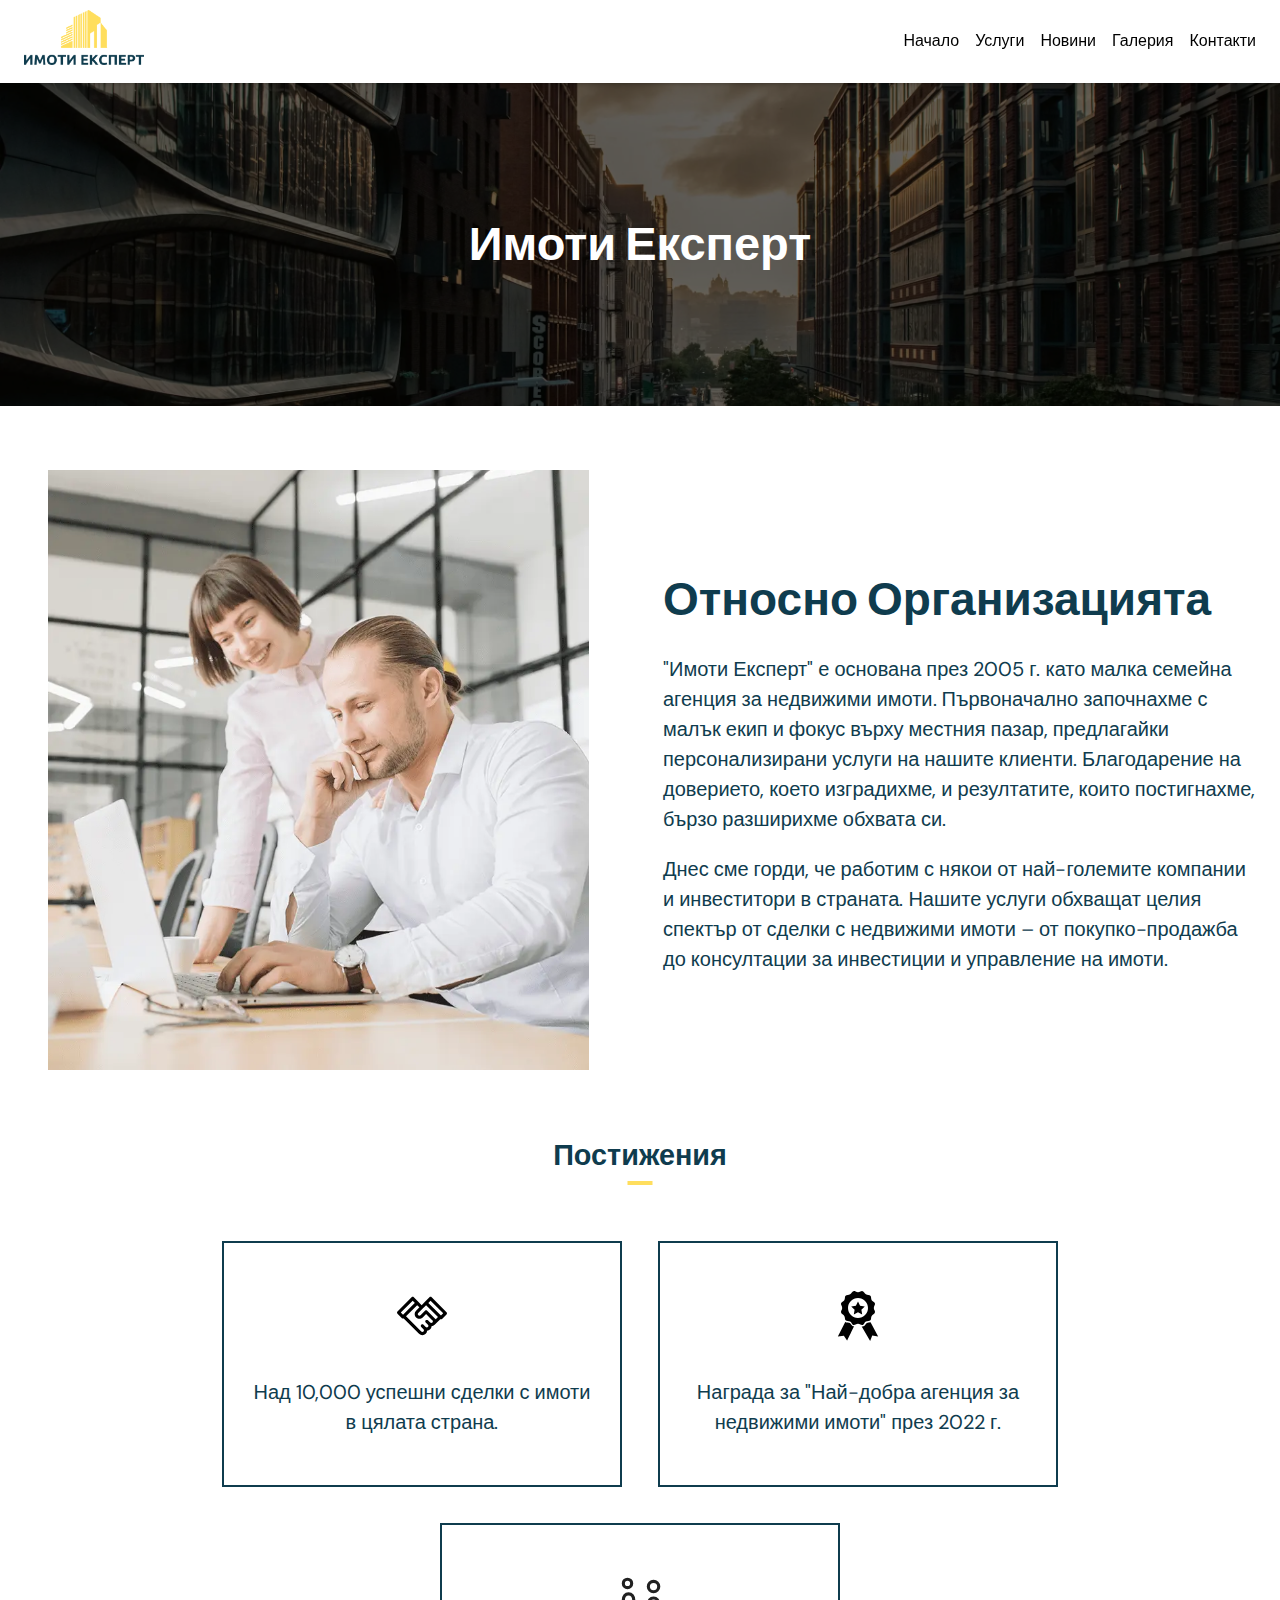
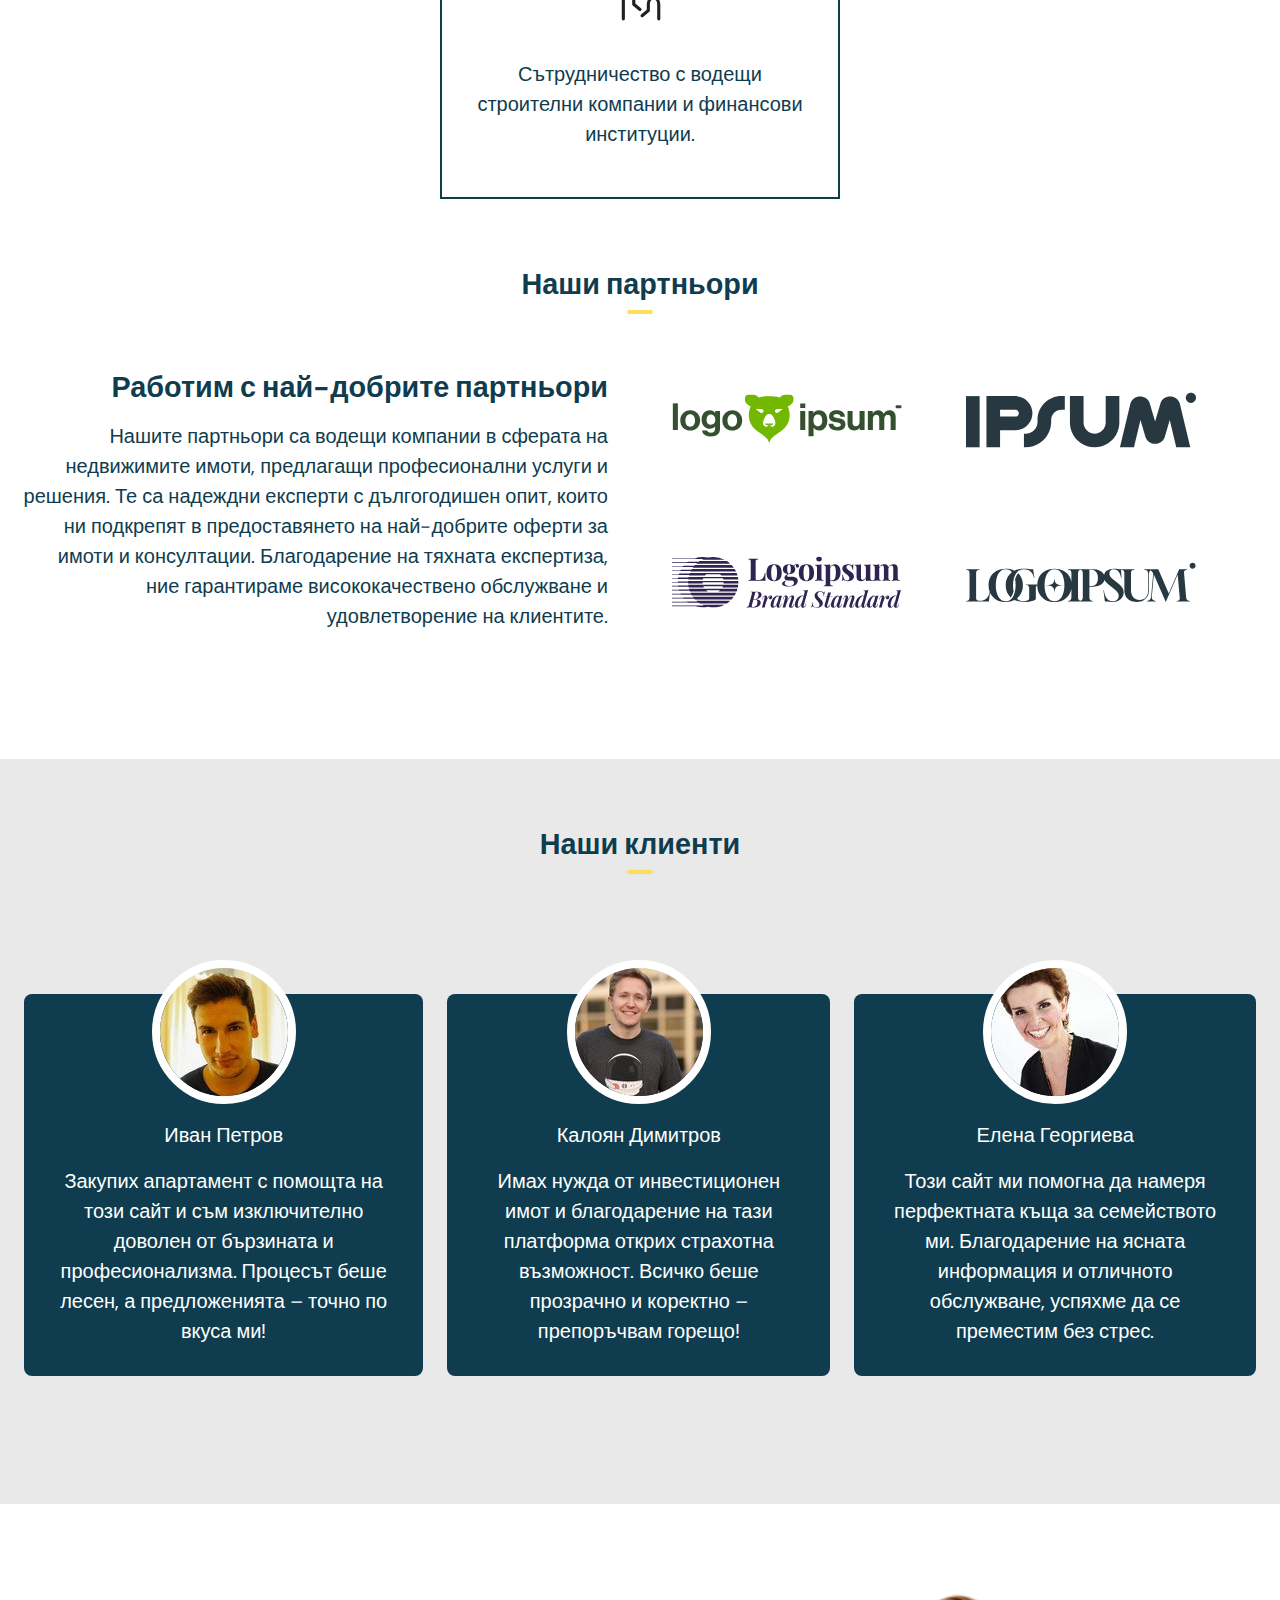
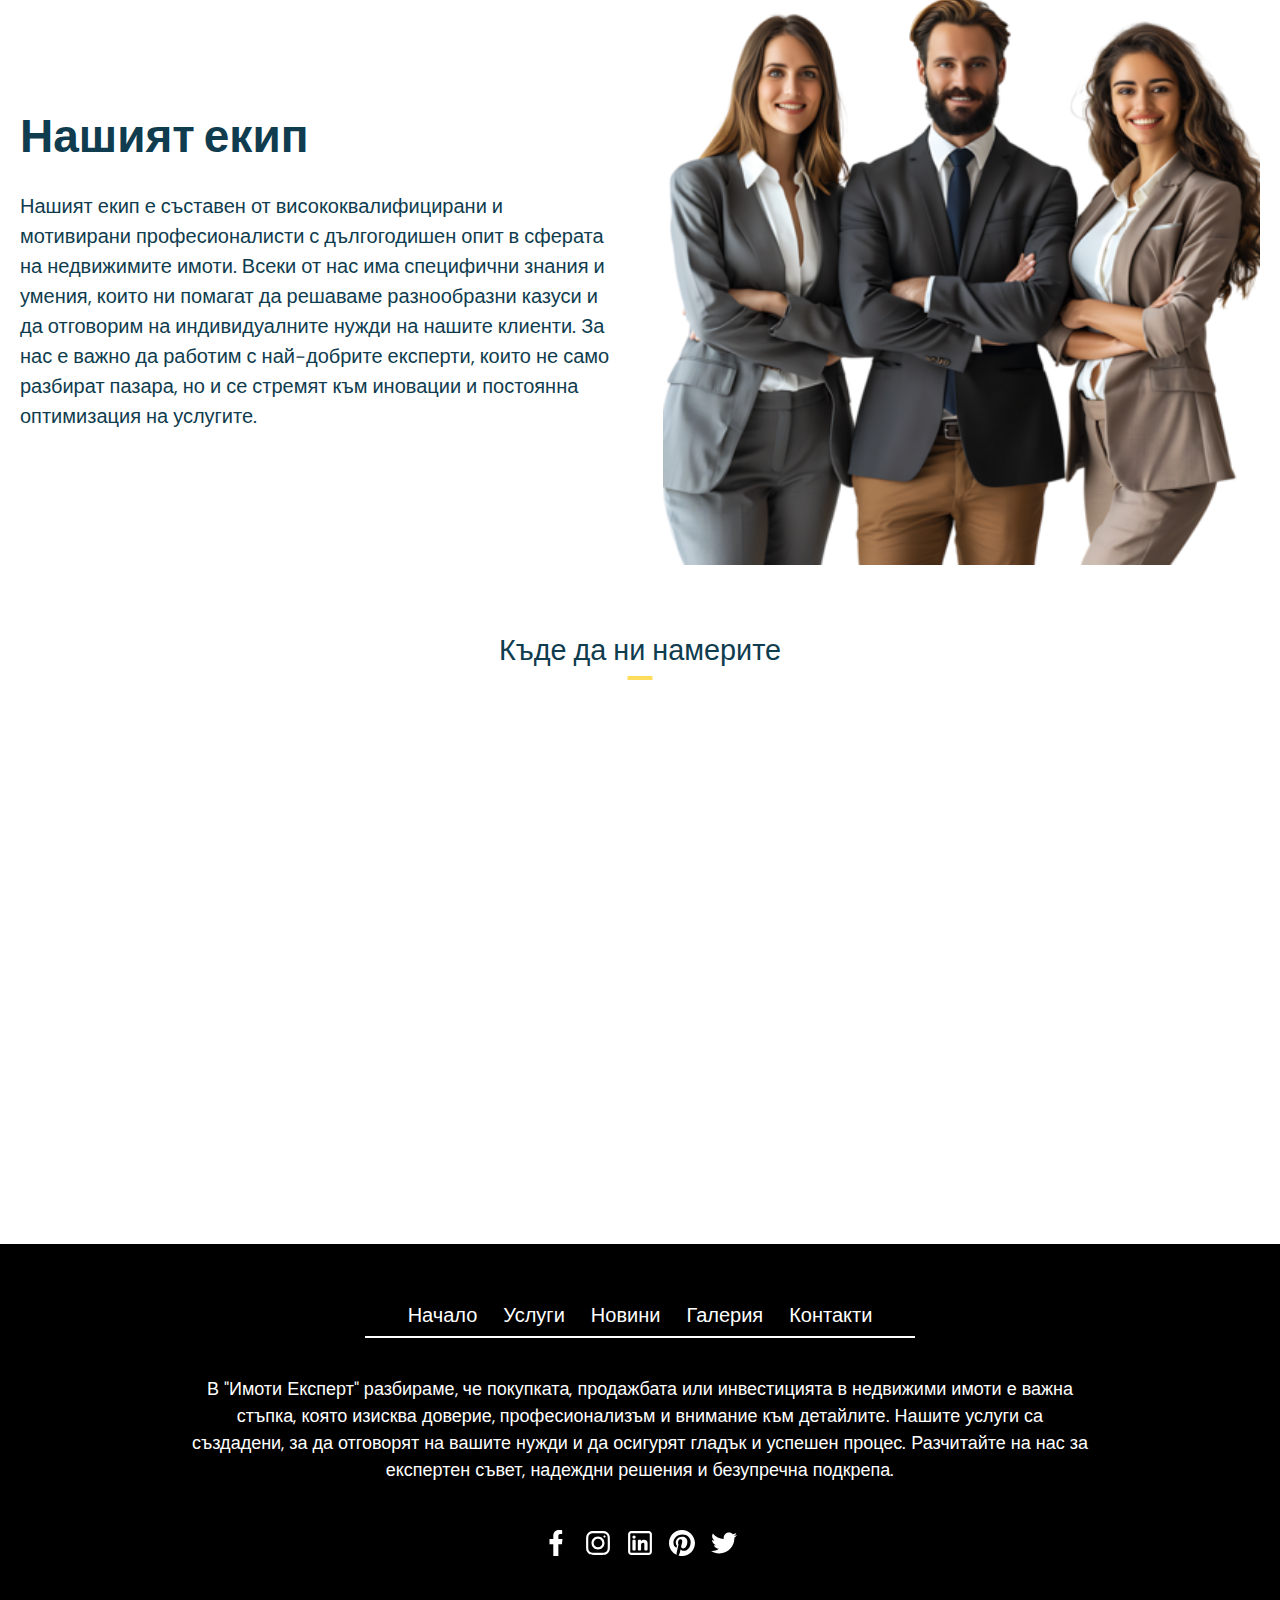
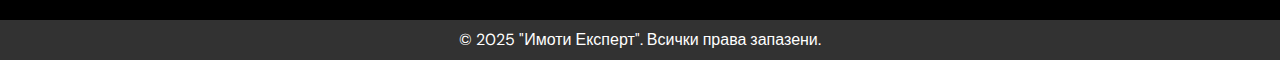
==== index.html @ 6786abe4 "init" ====
<!DOCTYPE html>
<html lang="bg">
<head>
    <meta charset="UTF-8">
    <meta name="viewport" content="width=device-width, initial-scale=1.0">
    <meta name="description" content="Имоти Експерт - Вашият партньор за покупка, наем и продажба на имоти">
    <meta name="keywords" content="недвижими имоти, продажба, наем, инвестиции">
    <title>Имоти Експерт | Начало</title>
    <link href="https://fonts.googleapis.com/css2?family=DM+Sans:ital,opsz,wght@0,9..40,100..1000;1,9..40,100..1000&display=swap" rel="stylesheet">
    <link rel="icon" type="image/x-icon" href="assets/favicon.ico">
    <link rel="stylesheet" href="styles/app.css">
    <link rel="stylesheet" href="styles/index.css">
</head>
<body>
<header class="header">
    <nav class="header__inner">
        <button class="header__logo">
            <a href="/index.html">
                <img src="assets/logo.png" alt="Имоти Експерт">
            </a>
        </button>

        <button class="header__menu-toggle" aria-label="Toggle Menu">
            ☰
        </button>

        <ul class="header__nav">
            <li><a href="index.html">Начало</a></li>
            <li><a href="services.html">Услуги</a></li>
            <li><a href="news.html">Новини</a></li>
            <li><a href="gallery.html">Галерия</a></li>
            <li><a href="contact.html">Контакти</a></li>
        </ul>
    </nav>
</header>

<main>
    <section class="hero-section">
        <img src="assets/temp/hero.webp" alt="Апартаменти">

        <h1>Имоти Експерт</h1>
    </section>

    <div class="divider"></div>

    <section class="about-section shell">
        <div class="section__inner">
            <img src="assets/temp/about-us.webp" alt="За организацията">

            <div class="section__content">
                <h2>Относно Организацията</h2>

                <p>"Имоти Експерт" е основана през 2005 г. като малка семейна агенция за недвижими имоти. Първоначално започнахме с малък екип и фокус върху местния пазар, предлагайки персонализирани услуги на нашите клиенти. Благодарение на доверието, което изградихме, и резултатите, които постигнахме, бързо разширихме обхвата си.</p>

                <p>Днес сме горди, че работим с някои от най-големите компании и инвеститори в страната. Нашите услуги обхващат целия спектър от сделки с недвижими имоти – от покупко-продажба до консултации за инвестиции и управление на имоти.</p>
            </div>
        </div>
    </section>

    <h2 class="text-divider">Постижения</h2>

    <section class="achievements-section shell">
        <div class="section__inner">
            <div class="section__entry">
                <img src="assets/icons/deal.svg" alt="Сделка">

                <p>Над 10,000 успешни сделки с имоти в цялата страна.</p>
            </div>

            <div class="section__entry">
                <img src="assets/icons/prize.svg" alt="Награди">

                <p>Награда за "Най-добра агенция за недвижими имоти" през 2022 г.</p>
            </div>

            <div class="section__entry">
                <img src="assets/icons/connection.svg" alt="Сътрудничество">

                <p>Сътрудничество с водещи строителни компании и финансови институции.</p>
            </div>
        </div>
    </section>

    <h2 class="text-divider">Наши партньори</h2>

    <section class="partners-section shell">
        <div class="section__inner">
            <div class="section__content">
                <h3>Работим с най-добрите партньори</h3>

                <p>Нашите партньори са водещи компании в сферата на недвижимите имоти, предлагащи професионални услуги и решения. Те са надеждни експерти с дългогодишен опит, които ни подкрепят в предоставянето на най-добрите оферти за имоти и консултации. Благодарение на тяхната експертиза, ние гарантираме висококачествено обслужване и удовлетворение на клиентите.</p>
            </div>

            <div class="section__partners">
                <img src="assets/temp/partner-1.svg" alt="Партньор 1">

                <img src="assets/temp/partner-2.svg" alt="Партньор 2">

                <img src="assets/temp/partner-3.svg" alt="Партньор 3">

                <img src="assets/temp/partner-4.svg" alt="Партньор 4">
            </div>
        </div>
    </section>

    <div class="divider divider--large"></div>

    <section class="clients-section">
        <h2 class="text-divider">Наши клиенти</h2>

        <div class="section__inner">
            <div class="section__client">
                <img src="assets/temp/client-1.jpg" alt="Иван Петров">

                <p>Иван Петров</p>

                <p>Закупих апартамент с помощта на този сайт и съм изключително доволен от бързината и професионализма. Процесът беше лесен, а предложенията – точно по вкуса ми!</p>
            </div>

            <div class="section__client">
                <img src="assets/temp/client-2.jpg" alt="Калоян Димитров">

                <p>Калоян Димитров</p>

                <p>Имах нужда от инвестиционен имот и благодарение на тази платформа открих страхотна възможност. Всичко беше прозрачно и коректно – препоръчвам горещо!</p>
            </div>

            <div class="section__client">
                <img src="assets/temp/client-3.jpg" alt="Елена Георгиева">

                <p>Елена Георгиева</p>

                <p>Този сайт ми помогна да намеря перфектната къща за семейството ми. Благодарение на ясната информация и отличното обслужване, успяхме да се преместим без стрес.</p>
            </div>
        </div>
    </section>

    <div class="divider"></div>

    <section class="about-section about-section--reversed shell">
        <div class="section__inner">
            <img src="assets/temp/team.webp" alt="екип от хора">

            <div class="section__content">
                <h2>Нашият екип</h2>

                <p>Нашият екип е съставен от висококвалифицирани и мотивирани професионалисти с дългогодишен опит в сферата на недвижимите имоти. Всеки от нас има специфични знания и умения, които ни помагат да решаваме разнообразни казуси и да отговорим на индивидуалните нужди на нашите клиенти. За нас е важно да работим с най-добрите експерти, които не само разбират пазара, но и се стремят към иновации и постоянна оптимизация на услугите.</p>
            </div>
        </div>
    </section>

    <div class="text-divider">Къде да ни намерите</div>

    <iframe class="map-section" loading="lazy" allowfullscreen src="https://www.google.com/maps/embed/v1/place?key=AIzaSyBFw0Qbyq9zTFTd-tUY6dZWTgaQzuU17R8&q=Sofia%20serduika&zoom=14&maptype=roadmap"></iframe>
</main>

<footer class="footer">
    <div class="footer__inner">
        <ul class="footer__nav">
            <li><a href="index.html">Начало</a></li>
            <li><a href="services.html">Услуги</a></li>
            <li><a href="news.html">Новини</a></li>
            <li><a href="gallery.html">Галерия</a></li>
            <li><a href="contact.html">Контакти</a></li>
        </ul>

        <p>В "Имоти Експерт" разбираме, че покупката, продажбата или инвестицията в недвижими имоти е важна стъпка, която изисква доверие, професионализъм и внимание към детайлите. Нашите услуги са създадени, за да отговорят на вашите нужди и да осигурят гладък и успешен процес. Разчитайте на нас за експертен съвет, надеждни решения и безупречна подкрепа.</p>

        <ul class="footer__socials">
            <li>
                <a href="#">
                    <img src="assets/icons/facebook.svg" alt="facebook">
                </a>
            </li>

            <li>
                <a href="#">
                    <img src="assets/icons/instagram.svg" alt="instagram">
                </a>
            </li>

            <li>
                <a href="#">
                    <img src="assets/icons/linkedin.svg" alt="linkedin">
                </a>
            </li>

            <li>
                <a href="#">
                    <img src="assets/icons/pinterest.svg" alt="pinterest">
                </a>
            </li>

            <li>
                <a href="#">
                    <img src="assets/icons/twitter.svg" alt="twitter">
                </a>
            </li>
        </ul>
    </div>

</footer>
    <div class="copyright">
        © 2025 "Имоти Експерт". Всички права запазени.
    </div>
<script src="js/main.js"></script>
</body>
</html>
---- styles/app.css ----
@import url('https://fonts.googleapis.com/css2?family=DM+Sans:ital,opsz,wght@0,9..40,100..1000;1,9..40,100..1000&display=swap');

:root {
    --i-font-sans-serif: 'DM Sans', -apple-system, BlinkMacSystemFont, 'Segoe UI', Roboto, Noto Sans, Ubuntu,
    Droid Sans, 'Helvetica Neue', sans-serif;

    --i-font-size: 20px;
    --i-line-height: 1.5;

    /* Цветове */
    --i-primary-color: #0f3c4e;
    --i-primary-lighter-color: #9fc3e7;
    --i-secondary-color: #ffde5d;
    --i-gray-color: rgba(211, 211, 211, 0.5);
}

*,
*:before,
*:after {
    margin: 0;
    padding: 0;
    outline: 0;
    box-sizing: border-box;
}

body {
    font-family: var(--i-font-sans-serif);
    font-size: var(--i-font-size);
    line-height: var(--i-line-height);
    background: #fff;
    -webkit-font-smoothing: antialiased;
    color: var(--i-primary-color);
    overflow-x: hidden;
}

button {
    background: none;
    color: inherit;
    border: none;
    padding: 0;
    font: inherit;
    cursor: pointer;
    outline: inherit;
}

ul {
    list-style-type: none;
}

a {
    text-decoration: none;
    color: var(--i-primary-color);
    transition: opacity 0.3s ease;
}

a:hover {
    opacity: 0.7;
}

/* Бутон */

.btn {
    padding: 8px 16px;
    background: white;
    color: var(--i-primary-color);
    border-radius: 16px;
    transition: background-color 0.3s ease, color 0.3s ease;
}

.btn:hover {
    background-color: var(--i-primary-color);
    color: white;
    opacity: 1;
}

/* Карта */

.map-section {
    margin: 0 auto;
    width: 100%;
    border: none;
    height: 500px;
    padding: 0;
}


/* Навигация */

.header {
    padding: 10px 24px;
    position: sticky;
    top: 0;
    background: white;
    z-index: 99;
    box-shadow: rgba(0, 0, 0, 0.15) 1.95px 1.95px 2.6px;
}

.header .header__inner {
    display: flex;
    align-items: center;
    max-width: 1440px;
    margin: 0 auto;
    justify-content: space-between;
}

.header .header__logo {
    width: 120px;
}

.header .header__logo img {
    max-width: 100%;
}

.header .header__menu-toggle {
    display: none;
    font-size: 24px;
    background: none;
    border: none;
    cursor: pointer;
}

.header .header__nav {
    display: flex;
    gap: 16px;
    font-size: 16px;
    list-style: none;
}

.header .header__nav li {
    list-style: none;
}

.header .header__nav a {
    text-decoration: none;
    color: black;
}

@media (max-width: 768px) {
    .header {
        padding: 8px 24px;
    }

    .header .header__menu-toggle {
        display: block;
    }

    .header .header__nav {
        display: none;
        flex-direction: column;
        gap: 10px;
        position: absolute;
        top: 100%;
        right: 10px;
        background: white;
        box-shadow: rgba(0, 0, 0, 0.15) 1.95px 1.95px 2.6px;
        padding: 10px;
        border-radius: 8px;
    }

    .header .header__nav.active {
        display: flex;
    }
}


/* Футър */

.footer {
    color: white;
    padding: 56px 20px;
    background: #000;
    text-align: center;
}

.footer a {
    color: white;
}

.footer .footer__inner {
    max-width: 1440px;
    margin: 0 auto;
    display: flex;
    flex-direction: column;
    gap: 46px;
}

.footer .footer__nav {
    display: flex;
    gap: 26px;
    justify-content: center;
    position: relative;
}

.footer .footer__nav:after {
    content: '';
    position: absolute;
    left: 50%;
    transform: translateX(-50%);
    bottom: -8px;
    width: 550px;
    height: 2px;
    background: white;
}

.footer p {
    max-width: 900px;
    margin: 0 auto;
    font-size: 18px;
}

.footer .footer__socials {
    display: flex;
    gap: 16px;
    justify-content: center;
}

.footer .footer__socials img {
    width: 26px;
}


/* Авторски права */

.copyright {
    background: #323232;
    text-align: center;
    padding: 8px;
    font-size: 16px;
    color: white;
}

/* Hero */

.hero-section {
    height: calc(45vh - 82px);
    width: 100%;
    display: flex;
    justify-content: center;
    align-items: center;
    position: relative;
    flex-direction: column;
}

.hero-section img {
    position: absolute;
    top: 0;
    left: 0;
    height: 100%;
    width: 100%;
    filter: brightness(0.4);
    object-fit: cover;
    z-index: -1;
}

.hero-section h1 {
    max-width: 500px;
    text-align: center;
    font-size: 47px;
    color: white;
}

.hero-section h2 {
    max-width: 500px;
    text-align: center;
    font-size: 24px;
    color: white;
}

/* Секция снимка и текст */

.content-with-image-section {
    padding: 64px 20px;
}

.content-with-image-section h2 {
    line-height: 1.1;
}

.content-with-image-section .section__inner {
    display: flex;
    gap: 62px;
    max-width: 1200px;
    margin: 0 auto;
    align-items: center;
}

.content-with-image-section .section__content {
    display: flex;
    flex-direction: column;
    gap: 16px;
}

.content-with-image-section img {
    border-radius: 99em;
}

.content-with-image-section.content-with-image-section--has-bg {
    background: var(--i-primary-color);
    color: white;
}


.content-with-image-section.content-with-image-section--is-reversed .section__inner {
    flex-direction: row-reverse;
}


/* Ordered list */

.ordered-list {
    max-width: 1340px;
    margin: 0 auto;
    padding: 0 40px;
}

.ordered-list li {
    padding-bottom: 24px;
}

.ordered-list li:last-of-type {
    padding-bottom: 0;
}


.ordered-list span {
    position: relative;
}

.ordered-list span:before {
    content: '';
    position: absolute;
    top: 10px;
    left: -16px;
    width: 8px;
    height: 8px;
    border-radius: 99em;
    background: var(--i-secondary-color);
}



/* Помощни класове */

.shell {
    max-width: 1440px;
    margin: 0 auto;
    padding: 0 20px;
}


.divider {
    height: 64px;
    width: 100%;
}

.divider.divider--large {
    height: 128px;
}


.text-divider {
    text-align: center;
    max-width: 1440px;
    font-size: clamp(24px, 1vw + 1rem, 32px);
    position: relative;
    margin: 64px auto;
}

.text-divider:after {
    content: '';
    position: absolute;
    top: calc(100% + 4px);
    left: 50%;
    transform: translateX(-50%);
    width: 25px;
    height: 4px;
    background: var(--i-secondary-color);
}

.text-divider.text-divider--has-bg {
    max-width: unset;
    padding: 46px;
    color: white;
    position: relative;
    margin: 72px 0;
}

.text-divider.text-divider--has-bg:after {
    content: '';
    position: absolute;
    width: 110%;
    height: 110%;
    top: 50%;
    left: 50%;
    transform: translate(-50%, -50%) rotate(1deg) skew(-1deg);
    background: var(--i-primary-color);
    z-index: -1;
    pointer-events: none;
}

.text-divider.text-divider--has-bg-alt {
    color: var(--i-primary-color);
}

.text-divider.text-divider--has-bg-alt:after {
    background: var(--i-gray-color);

}


.text-align-center {
    text-align: center;
}

/* Tablet breakpoint */

@media (max-width: 767px) {
    h2 {
        font-size: 22px;
        line-height: 1.3;
    }

    h4 {
        font-size: 18px;
        line-height: 1.2;
    }

    h5 {
        font-size: 16px;
        line-height: 1.2;
    }
}
---- styles/index.css ----
/* ------------------------------------------------------------ *\
	Начална страница
\* ------------------------------------------------------------ */

/* За организацията */

.about-section .section__inner {
    display: flex;
    gap: 46px;
}

.about-section h2 {
    font-size: 46px;
}

.about-section img {
    width: 50%;
    object-fit: contain;
    max-height: 600px;
}

.about-section .section__content {
    display: flex;
    gap: 20px;
    flex-direction: column;
    width: 50%;
    justify-content: center;
}

.about-section.about-section--reversed .section__inner {
    flex-direction: row-reverse;
}

/* Постижения */

.achievements-section .section__inner {
    display: flex;
    gap: 36px;
    flex-wrap: wrap;
    justify-content: center;
}

.achievements-section .section__entry {
    display: flex;
    gap: 36px;
    flex-direction: column;
    text-align: center;
    align-items: center;
    padding: 48px 24px;
    border: 2px solid var(--i-primary-color);
    max-width: 400px;
}

.achievements-section .section__entry img {
    width: 50px;
}


/* Партньори */

.partners-section .section__inner {
    display: flex;
    gap: 64px;
}

.partners-section .section__content {
    text-align: right;
    width: 50%;
}

.partners-section .section__partners {
    display: flex;
    width: 50%;
    gap: 64px;
    flex-wrap: wrap;
}

.partners-section img {
    width: calc(50% - 64px);
}

.partners-section .section__content h3 {
    font-size: clamp(24px, 1vw + 1rem, 40px);
    line-height: 1.2;
    margin-bottom: 16px;
}

/* Клиенти */

.clients-section {
    padding: 64px 24px 128px;
    background: var(--i-gray-color);
}

.clients-section h2 {
    margin-top: 0;
    margin-bottom: 128px;
}

.clients-section .section__inner {
    display: flex;
    gap: 24px;
    max-width: 1440px;
    margin: 0 auto;
}

.clients-section .section__client {
    background: var(--i-primary-color);
    border-radius: 8px;
    display: flex;
    align-items: center;
    justify-content: center;
    color: white;
    flex-direction: column;
    gap: 16px;
    text-align: center;
    padding: 30px;
}

.clients-section .section__client img {
    border: 8px solid white;
    border-radius: 99em;
    margin-top: -64px;
}
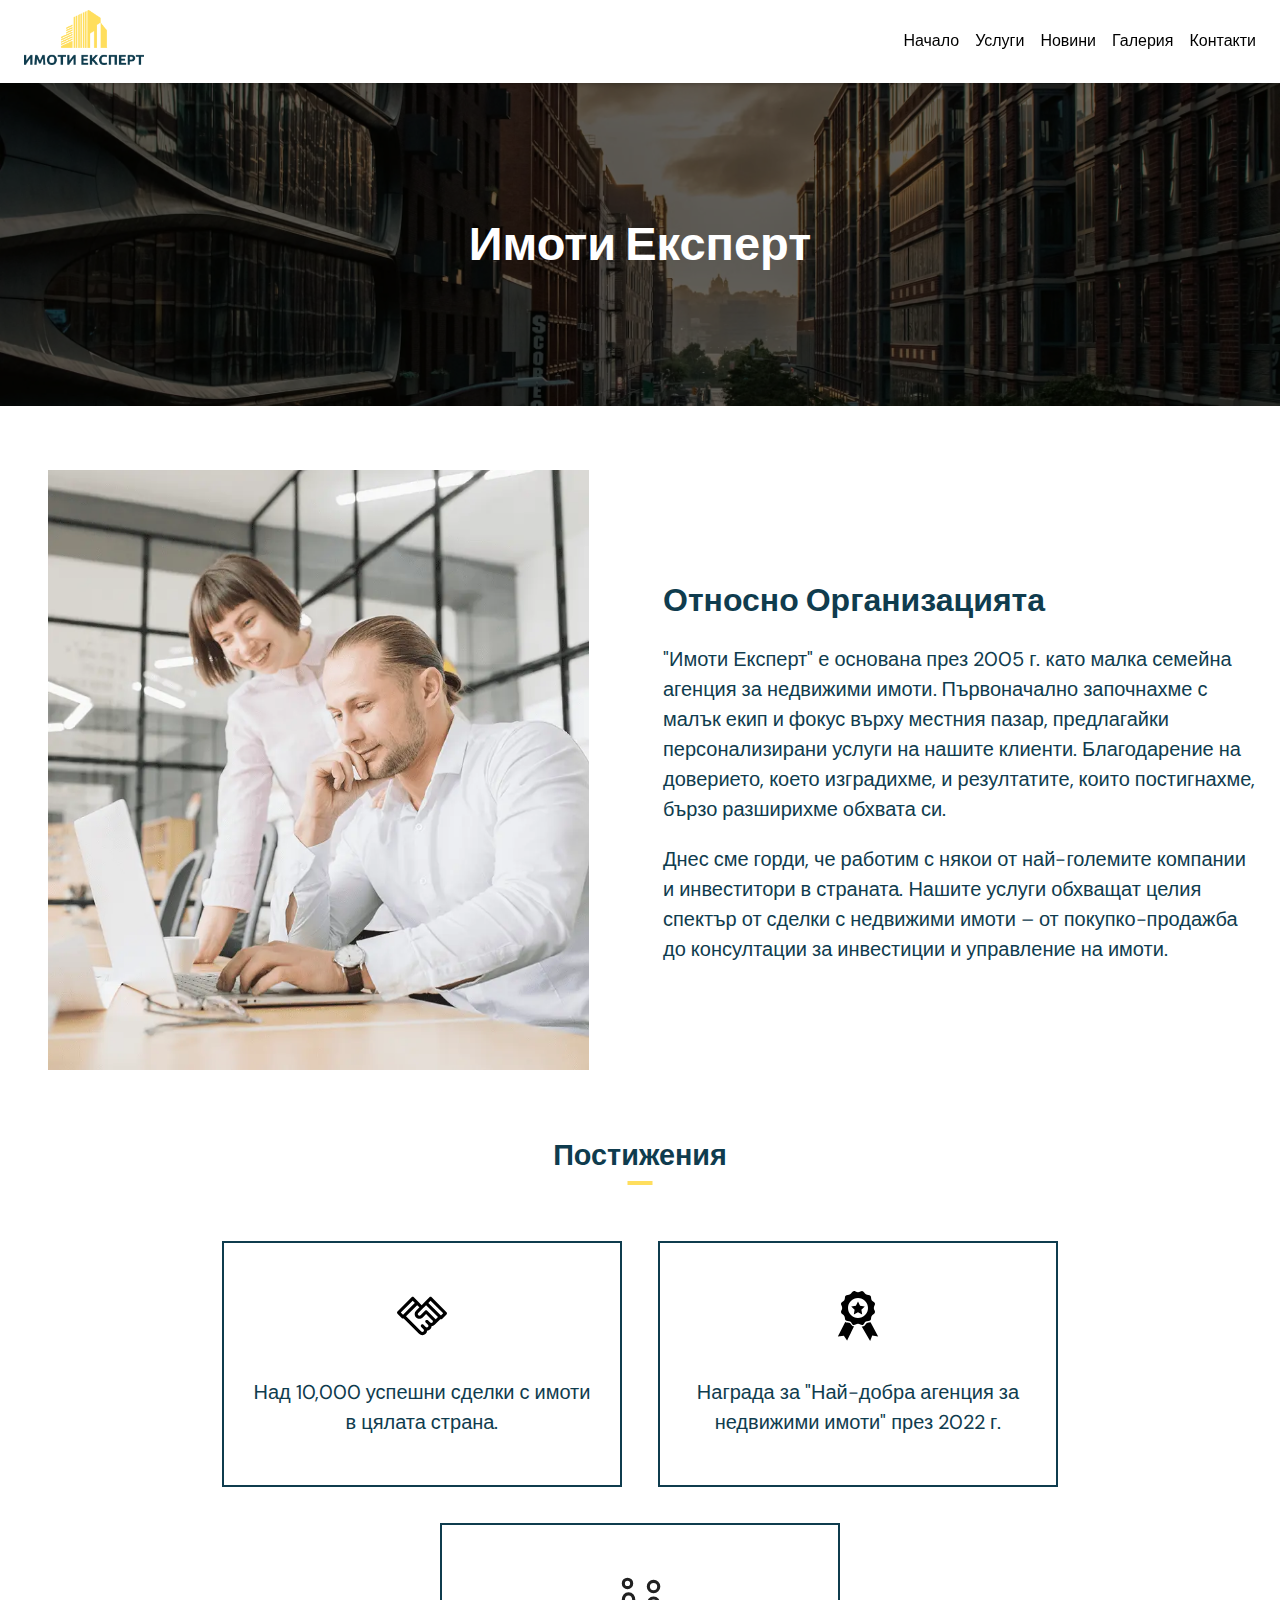
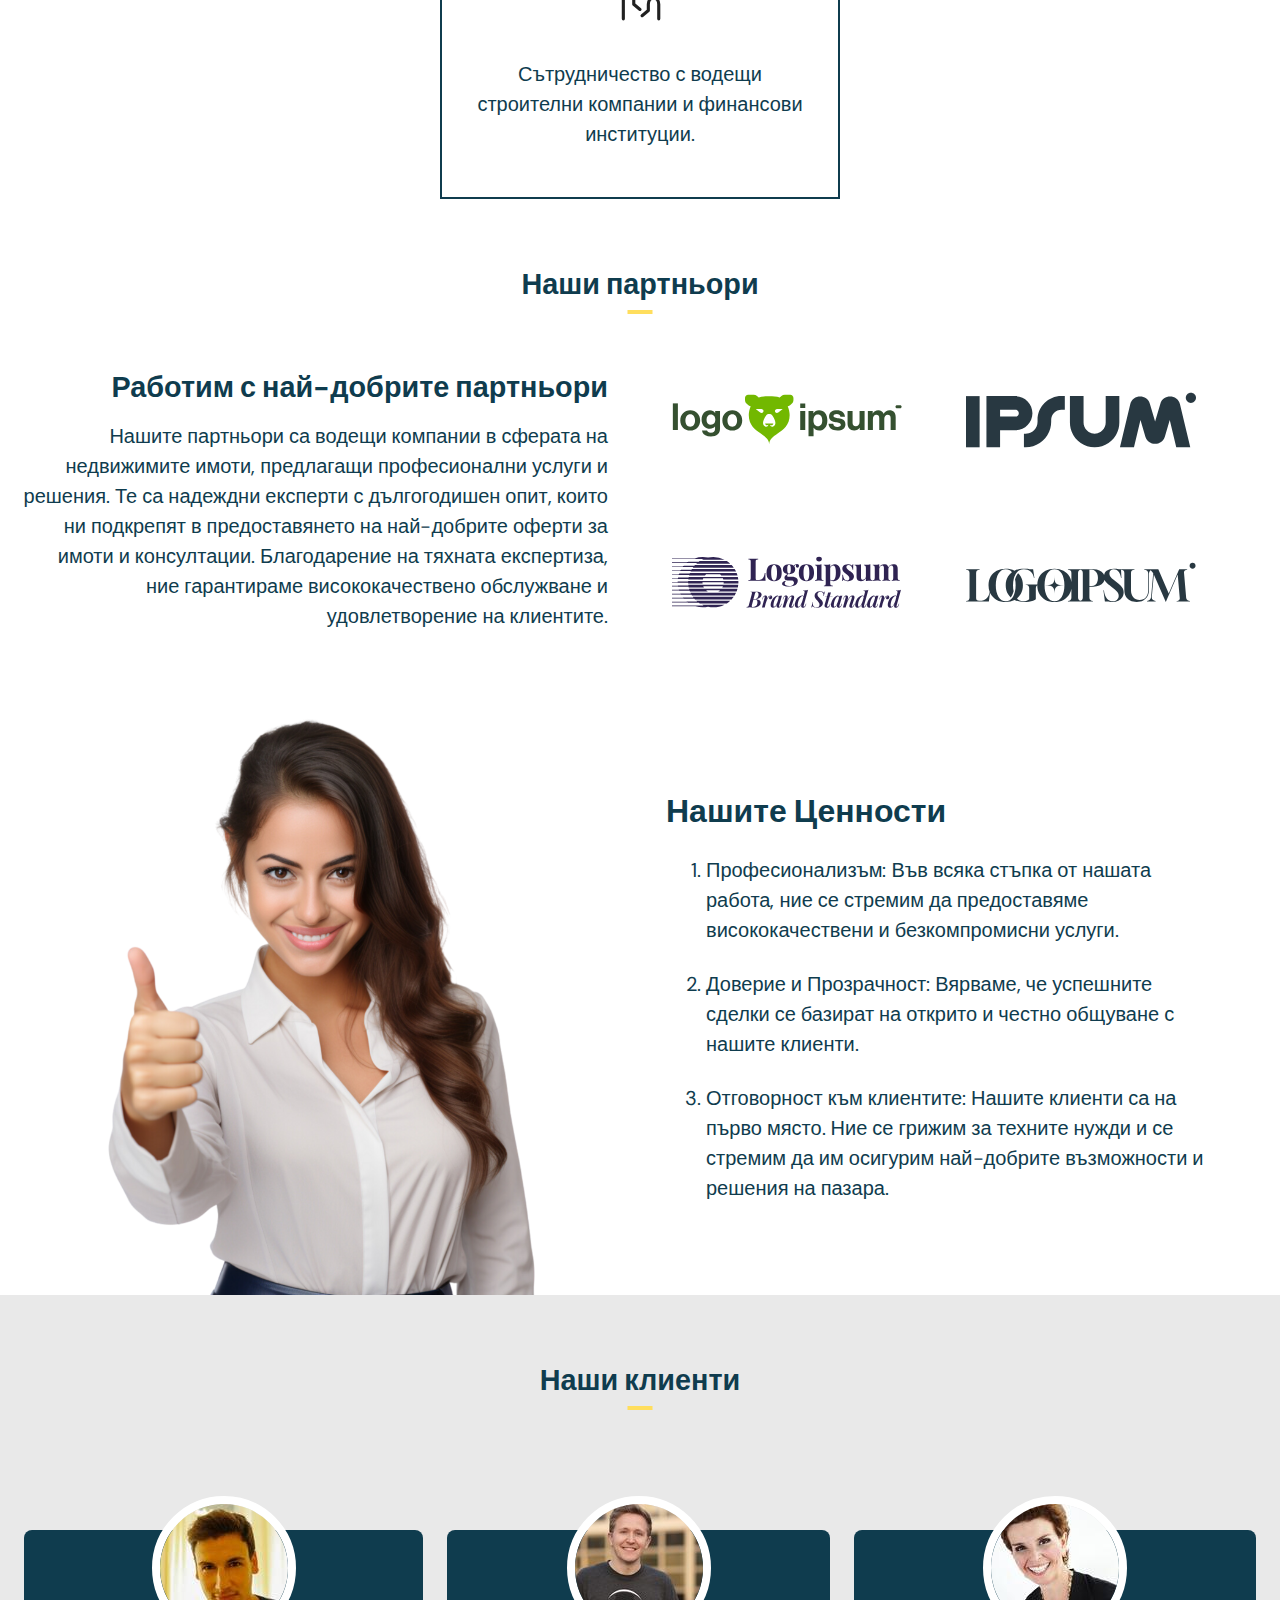
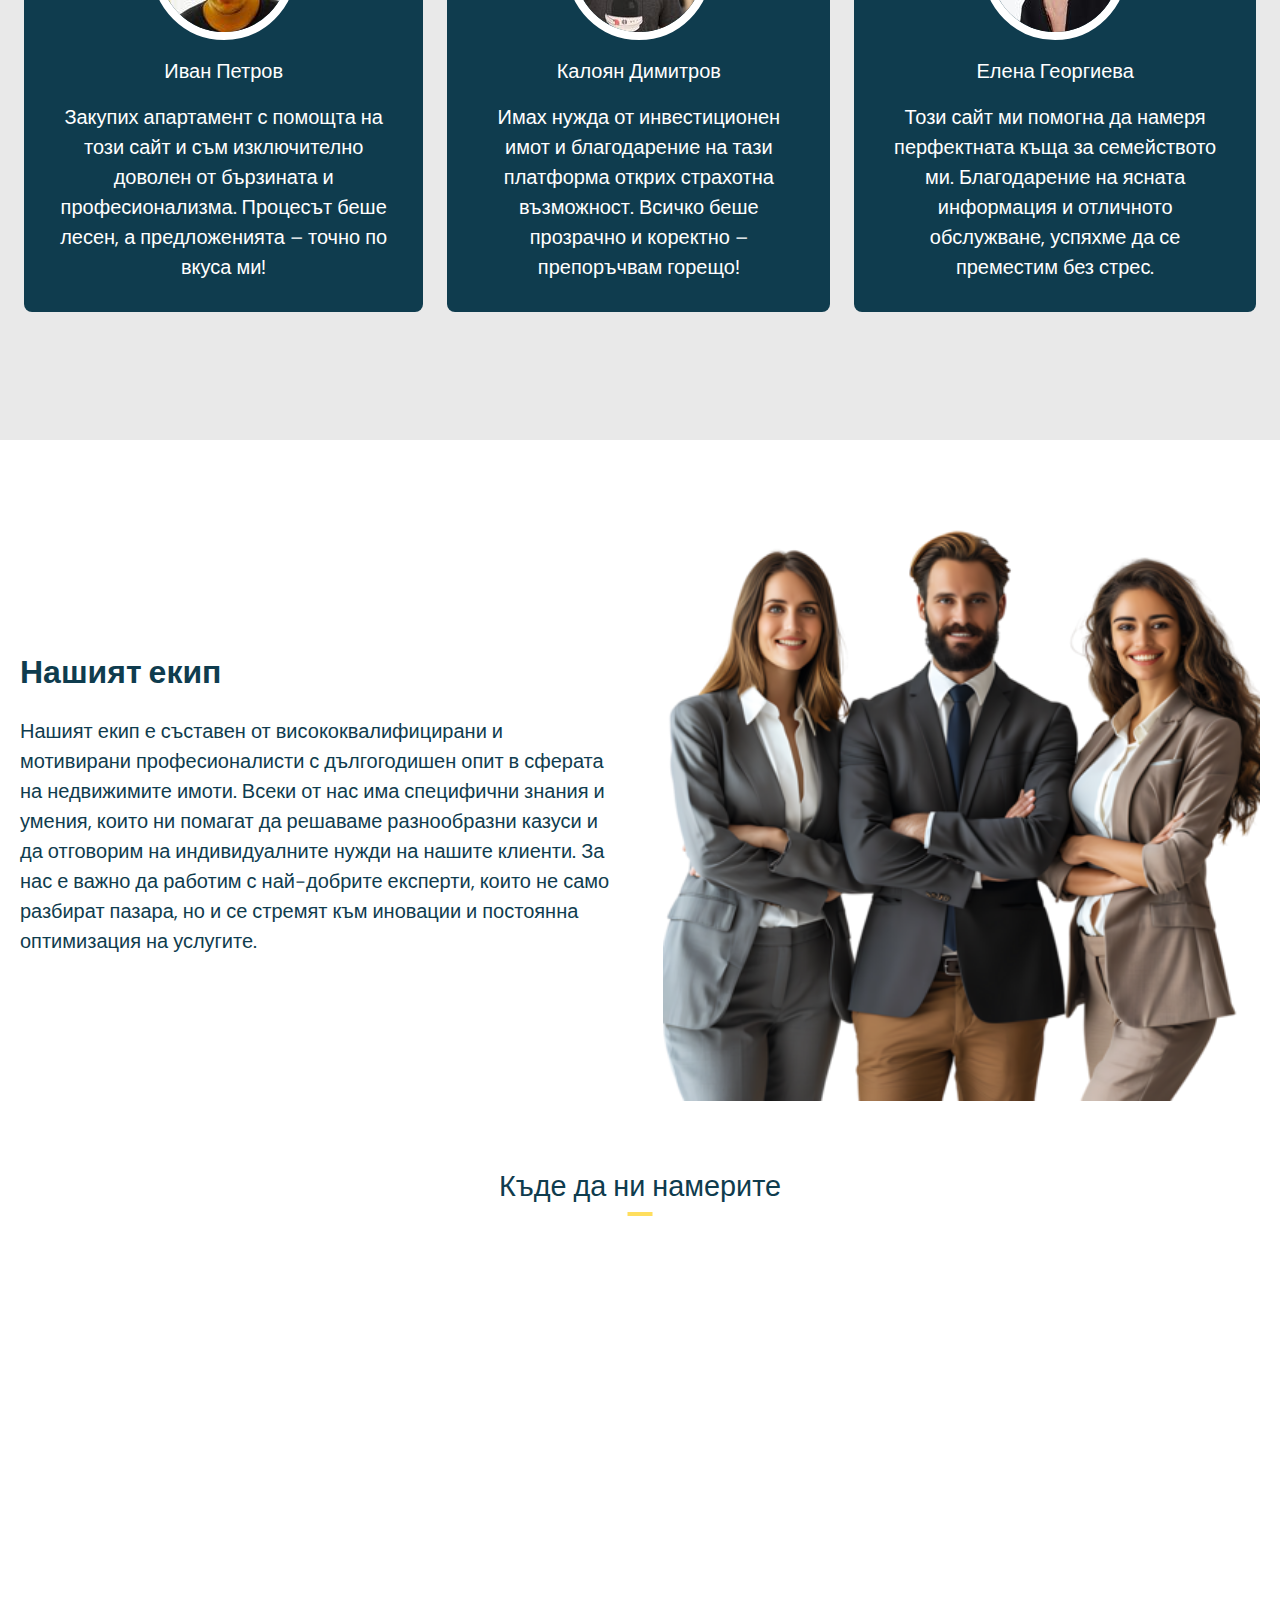
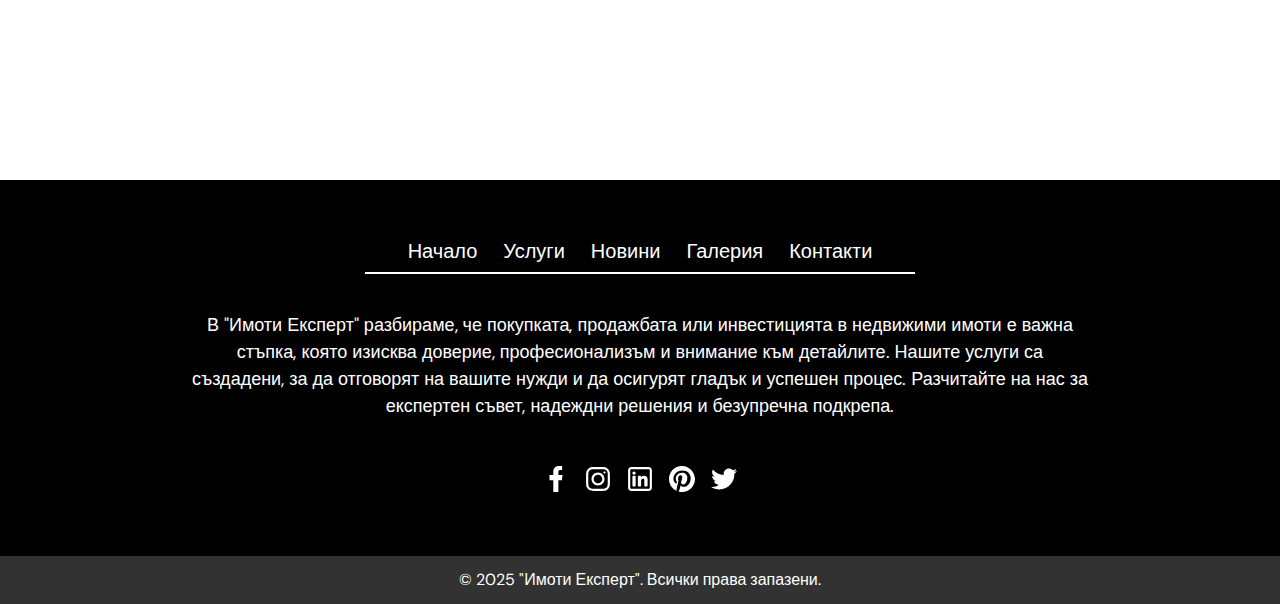
==== commit 481b3ef3: "responsive and seo updates" ====
--- a/index.html
+++ b/index.html
@@ -3,8 +3,19 @@
 <head>
     <meta charset="UTF-8">
     <meta name="viewport" content="width=device-width, initial-scale=1.0">
-    <meta name="description" content="Имоти Експерт - Вашият партньор за покупка, наем и продажба на имоти">
-    <meta name="keywords" content="недвижими имоти, продажба, наем, инвестиции">
+    <meta name="description" content="Имоти Експерт - Вашият партньор за покупка, наем и продажба на имоти. Надеждност, професионализъм и индивидуално обслужване.">
+    <meta name="keywords" content="недвижими имоти, продажба, наем, инвестиции, имоти София, апартаменти, къщи, офиси">
+    <meta name="author" content="Имоти Експерт">
+    <meta name="robots" content="index, follow">
+    <meta property="og:title" content="Имоти Експерт | Начало">
+    <meta property="og:description" content="Намерете перфектния имот с Имоти Експерт. Надеждност, професионализъм и индивидуално обслужване.">
+    <meta property="og:image" content="https://imoti-expert.vercel.app/assets/temp/hero.webp">
+    <meta property="og:url" content="https://imoti-expert.vercel.app/index.html">
+    <meta property="og:type" content="website">
+    <meta name="twitter:card" content="summary_large_image">
+    <meta name="twitter:title" content="Имоти Експерт | Начало">
+    <meta name="twitter:description" content="Намерете перфектния имот с Имоти Експерт. Надеждност, професионализъм и индивидуално обслужване.">
+    <meta name="twitter:image" content="https://imoti-expert.vercel.app/assets/temp/hero.webp">
     <title>Имоти Експерт | Начало</title>
     <link href="https://fonts.googleapis.com/css2?family=DM+Sans:ital,opsz,wght@0,9..40,100..1000;1,9..40,100..1000&display=swap" rel="stylesheet">
     <link rel="icon" type="image/x-icon" href="assets/favicon.ico">
@@ -15,7 +26,7 @@
 <header class="header">
     <nav class="header__inner">
         <button class="header__logo">
-            <a href="/index.html">
+            <a href="index.html">
                 <img src="assets/logo.png" alt="Имоти Експерт">
             </a>
         </button>
@@ -103,7 +114,27 @@
         </div>
     </section>
 
-    <div class="divider divider--large"></div>
+    <div class="divider"></div>
+
+    <section class="about-section shell">
+        <div class="section__inner">
+            <img src="assets/temp/care.webp" alt="ценнност">
+
+            <div class="section__content">
+                <h2>Нашите Ценности</h2>
+
+                <ol class="ordered-list">
+                    <li>Професионализъм: Във всяка стъпка от нашата работа, ние се стремим да предоставяме висококачествени и безкомпромисни услуги.</li>
+
+                    <li>Доверие и Прозрачност: Вярваме, че успешните сделки се базират на открито и честно общуване с нашите клиенти.</li>
+
+                    <li>Отговорност към клиентите: Нашите клиенти са на първо място. Ние се грижим за техните нужди и се стремим да им осигурим най-добрите възможности и решения на пазара.</li>
+                </ol>
+            </div>
+        </div>
+    </section>
+
+    <div class="divider divider--tablet"></div>
 
     <section class="clients-section">
         <h2 class="text-divider">Наши клиенти</h2>
@@ -198,7 +229,6 @@
             </li>
         </ul>
     </div>
-
 </footer>
     <div class="copyright">
         © 2025 "Имоти Експерт". Всички права запазени.
--- a/styles/app.css
+++ b/styles/app.css
@@ -1,5 +1,3 @@
-@import url('https://fonts.googleapis.com/css2?family=DM+Sans:ital,opsz,wght@0,9..40,100..1000;1,9..40,100..1000&display=swap');
-
 :root {
     --i-font-sans-serif: 'DM Sans', -apple-system, BlinkMacSystemFont, 'Segoe UI', Roboto, Noto Sans, Ubuntu,
     Droid Sans, 'Helvetica Neue', sans-serif;
@@ -33,6 +31,16 @@
     overflow-x: hidden;
 }
 
+@media (max-width: 767px) {
+    body {
+        font-size: 18px;
+    }
+}
+
+main {
+    overflow-x: hidden;
+}
+
 button {
     background: none;
     color: inherit;
@@ -84,6 +92,13 @@
 }
 
 
+@media (max-width: 767px) {
+    .map-section {
+        height: 40vh;
+    }
+}
+
+
 /* Навигация */
 
 .header {
@@ -142,6 +157,10 @@
 
     .header .header__menu-toggle {
         display: block;
+    }
+
+    .header .header__logo {
+        width: 100px;
     }
 
     .header .header__nav {
@@ -167,7 +186,7 @@
 
 .footer {
     color: white;
-    padding: 56px 20px;
+    padding: 56px 56px;
     background: #000;
     text-align: center;
 }
@@ -219,12 +238,29 @@
 }
 
 
+@media (max-width: 767px) {
+    .footer {
+        padding: 56px 36px;
+    }
+
+
+    .footer .footer__nav {
+        flex-direction: column;
+        gap: 4px;
+        padding-bottom: 24px;
+    }
+    .footer .footer__nav:after {
+        width: 100%;
+    }
+}
+
+
 /* Авторски права */
 
 .copyright {
     background: #323232;
     text-align: center;
-    padding: 8px;
+    padding: 12px;
     font-size: 16px;
     color: white;
 }
@@ -234,6 +270,7 @@
 .hero-section {
     height: calc(45vh - 82px);
     width: 100%;
+    padding: 20px;
     display: flex;
     justify-content: center;
     align-items: center;
@@ -266,6 +303,13 @@
     color: white;
 }
 
+
+@media (max-width: 1023px) {
+    .hero-section {
+        height: calc(60vh - 82px);
+    }
+}
+
 /* Секция снимка и текст */
 
 .content-with-image-section {
@@ -302,6 +346,18 @@
 
 .content-with-image-section.content-with-image-section--is-reversed .section__inner {
     flex-direction: row-reverse;
+}
+
+
+@media (max-width: 1023px) {
+    .content-with-image-section.content-with-image-section--is-reversed .section__inner,
+    .content-with-image-section .section__inner {
+        flex-direction: column;
+    }
+
+    .content-with-image-section .section__content {
+        text-align: center;
+    }
 }
 
 
@@ -357,11 +413,15 @@
     height: 128px;
 }
 
+.divider.divider--tablet {
+    height: 0;
+}
+
 
 .text-divider {
     text-align: center;
     max-width: 1440px;
-    font-size: clamp(24px, 1vw + 1rem, 32px);
+    font-size: clamp(28px, 1vw + 1rem, 32px);
     position: relative;
     margin: 64px auto;
 }
@@ -404,7 +464,6 @@
 
 .text-divider.text-divider--has-bg-alt:after {
     background: var(--i-gray-color);
-
 }
 
 
@@ -412,7 +471,11 @@
     text-align: center;
 }
 
-/* Tablet breakpoint */
+@media (max-width: 1023px) {
+    .divider.divider--tablet {
+        height: 64px;
+    }
+}
 
 @media (max-width: 767px) {
     h2 {
@@ -429,4 +492,8 @@
         font-size: 16px;
         line-height: 1.2;
     }
-}
+
+    .text-divider.text-divider--has-bg {
+        margin: 42px 0;
+    }
+}
--- a/styles/index.css
+++ b/styles/index.css
@@ -10,7 +10,7 @@
 }
 
 .about-section h2 {
-    font-size: 46px;
+    font-size: clamp(32px, 1vw + 1rem, 46px);
 }
 
 .about-section img {
@@ -29,6 +29,23 @@
 
 .about-section.about-section--reversed .section__inner {
     flex-direction: row-reverse;
+}
+
+@media (max-width: 1023px) {
+    .about-section.about-section--reversed .section__inner,
+    .about-section .section__inner {
+        flex-direction: column;
+    }
+
+    .about-section img,
+    .about-section .section__content {
+        width: 100%;
+        object-fit: contain;
+    }
+
+    .about-section .ordered-list {
+        padding: 0 20px;
+    }
 }
 
 /* Постижения */
@@ -85,6 +102,25 @@
     margin-bottom: 16px;
 }
 
+@media (max-width: 1023px) {
+    .partners-section .section__inner {
+        flex-direction: column;
+    }
+
+    .partners-section .section__content,
+    .partners-section .section__partners {
+        width: 100%;
+        text-align: center;
+        justify-content: center;
+        gap: 32px;
+    }
+
+    .partners-section img {
+        width: calc(50% - 32px);
+        max-width: 300px;
+    }
+}
+
 /* Клиенти */
 
 .clients-section {
@@ -122,3 +158,10 @@
     border-radius: 99em;
     margin-top: -64px;
 }
+
+@media (max-width: 1023px) {
+    .clients-section .section__inner {
+        flex-direction: column;
+        gap: 64px;
+    }
+}
